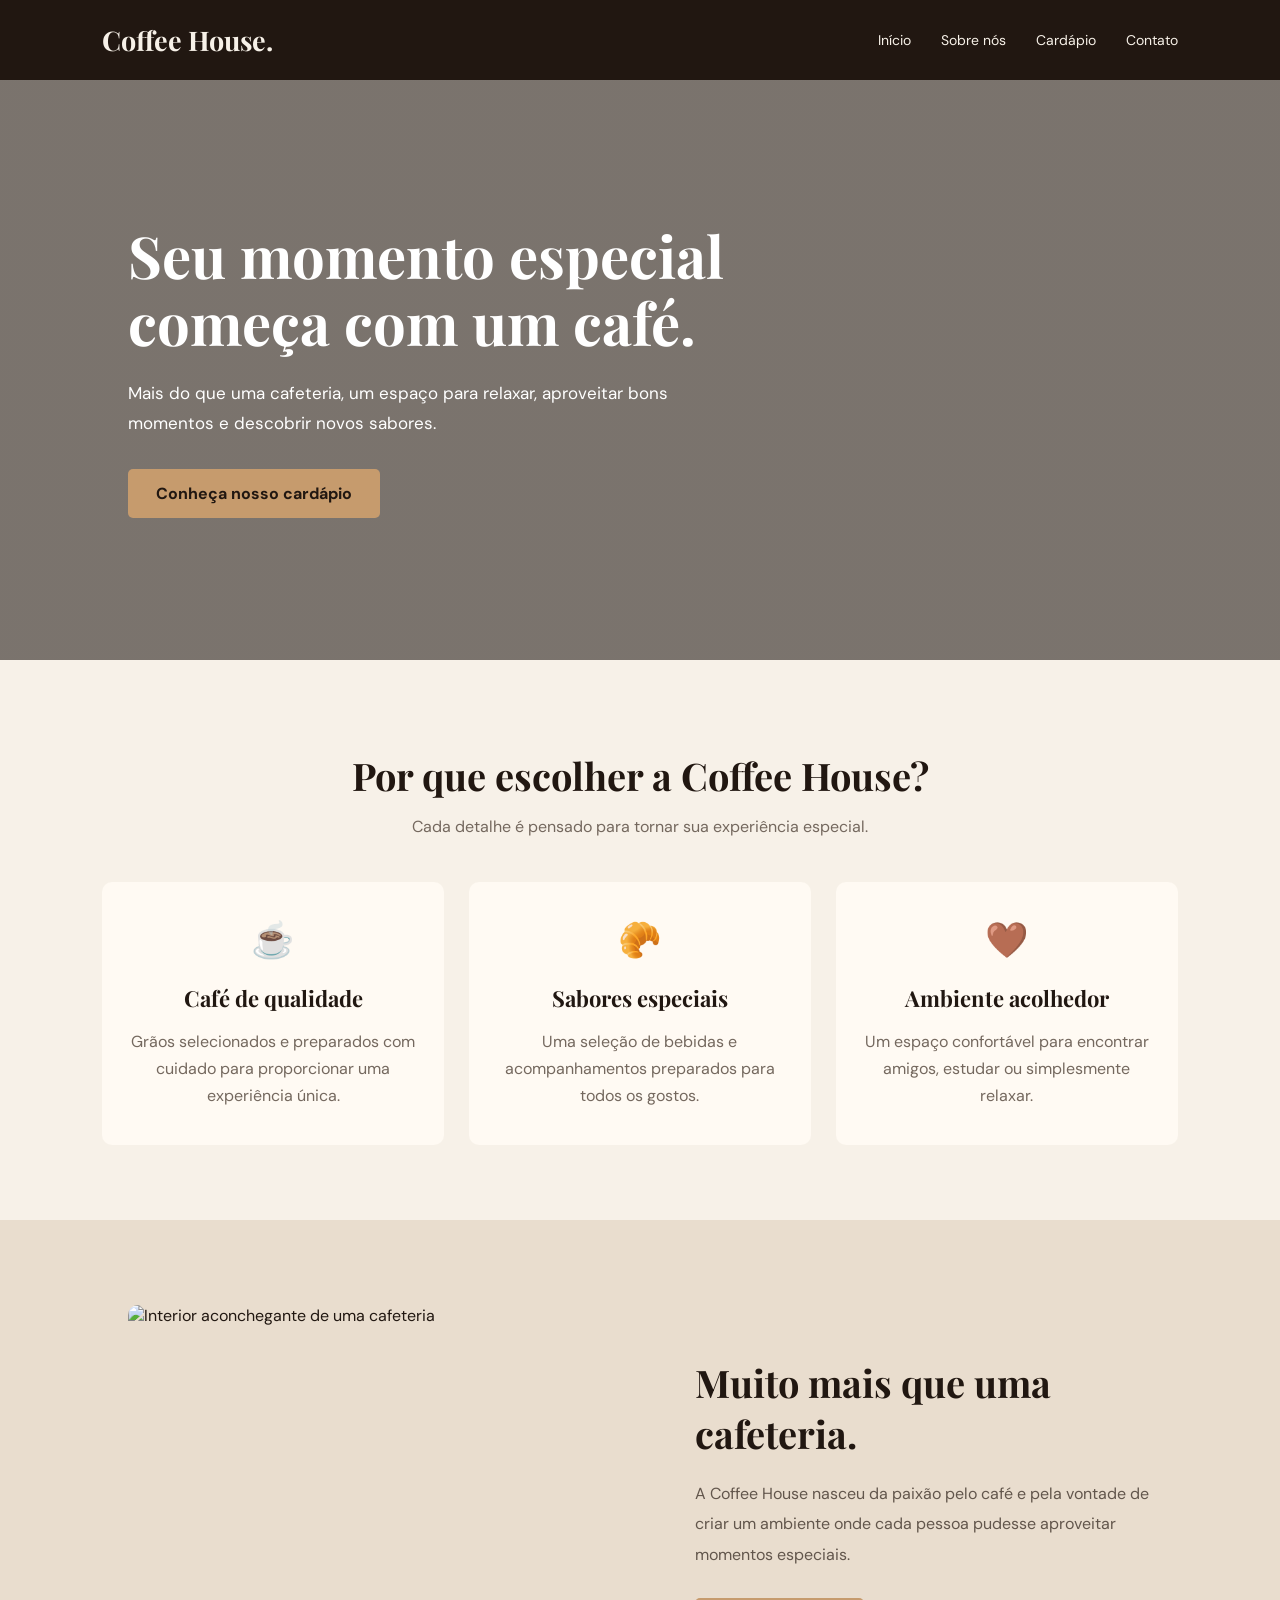
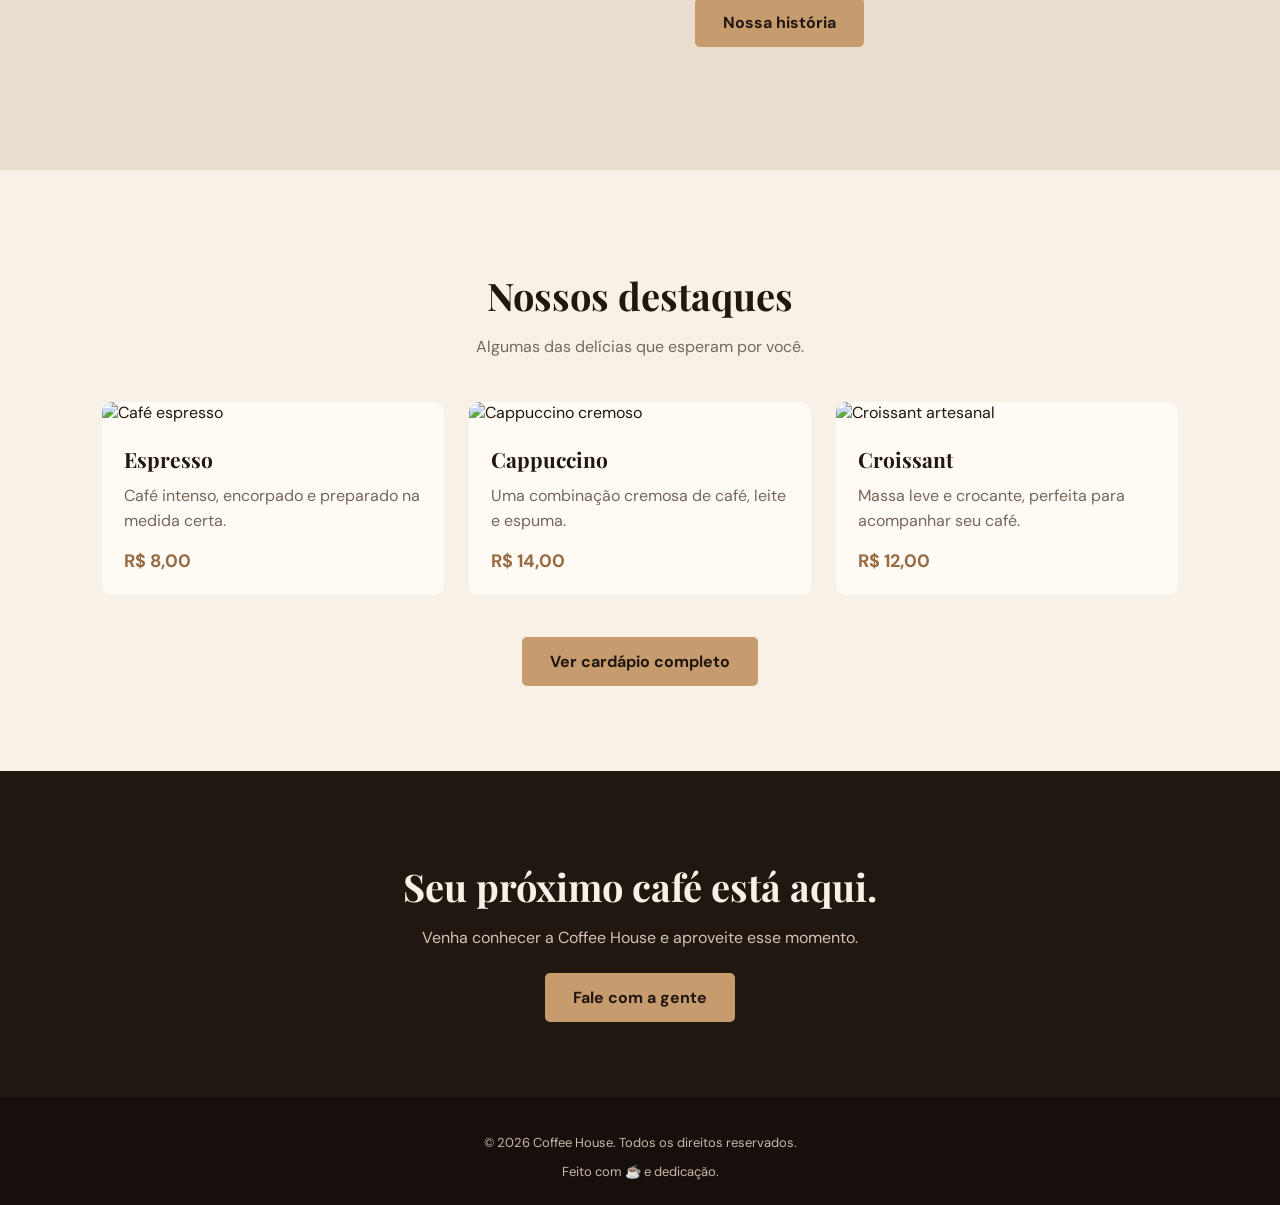
==== index.html @ 7381f827 "Add files via upload" ====
<!DOCTYPE html>
<html lang="pt-BR">
<head>
    <meta charset="UTF-8">
    <meta name="viewport" content="width=device-width, initial-scale=1.0">

    <title>Coffee House | Seu momento especial</title>

    <link rel="stylesheet" href="style.css">

    <link rel="preconnect" href="https://fonts.googleapis.com">
    <link rel="preconnect" href="https://fonts.gstatic.com" crossorigin>

    <link href="https://fonts.googleapis.com/css2?family=DM+Sans:wght@400;500;600;700&family=Playfair+Display:wght@500;600;700&display=swap" rel="stylesheet">

    <style>
        /* CONFIGURAÇÕES GERAIS */

        * {
            margin: 0;
            padding: 0;
            box-sizing: border-box;
        }

        html {
            scroll-behavior: smooth;
        }

        body {
            background-color: #f7f1e8;
            color: #211711;
            font-family: 'DM Sans', sans-serif;
        }

        a {
            text-decoration: none;
            color: inherit;
        }

        /* CABEÇALHO */

        header {
            background-color: #211711;
            color: #f7f1e8;
            padding: 22px 8%;
            display: flex;
            align-items: center;
            justify-content: space-between;
        }

        .logo {
            font-family: 'Playfair Display', serif;
            font-size: 27px;
            font-weight: 700;
        }

        nav {
            display: flex;
            gap: 30px;
        }

        nav a {
            font-size: 14px;
            transition: 0.3s;
        }

        nav a:hover {
            color: #c69b6d;
        }

        /* APRESENTAÇÃO */

        .inicio {
            min-height: 580px;
            background:
                linear-gradient(
                    rgba(20, 12, 8, 0.55),
                    rgba(20, 12, 8, 0.55)
                ),
                url("https://images.unsplash.com/photo-1442512595331-e89e73853f31?auto=format&fit=crop&w=1800&q=85");

            background-position: center;
            background-size: cover;

            display: flex;
            align-items: center;
            padding: 70px 10%;
            color: white;
        }

        .inicio-conteudo {
            max-width: 600px;
        }

        .inicio h1 {
            font-family: 'Playfair Display', serif;
            font-size: 58px;
            line-height: 1.15;
            margin-bottom: 22px;
        }

        .inicio p {
            font-size: 17px;
            line-height: 1.8;
            margin-bottom: 30px;
        }

        .botao {
            display: inline-block;
            background-color: #c69b6d;
            color: #211711;
            padding: 14px 28px;
            border-radius: 5px;
            font-weight: 700;
            transition: 0.3s;
        }

        .botao:hover {
            background-color: #e0bd94;
            transform: translateY(-3px);
        }

        /* DIFERENCIAIS */

        .diferenciais {
            padding: 75px 8%;
            text-align: center;
        }

        .titulo {
            font-family: 'Playfair Display', serif;
            font-size: 38px;
            margin-bottom: 15px;
        }

        .subtitulo {
            color: #74685e;
            margin-bottom: 45px;
        }

        .diferenciais-container {
            display: grid;
            grid-template-columns: repeat(3, 1fr);
            gap: 25px;
        }

        .diferencial {
            background-color: #fffaf3;
            padding: 35px 25px;
            border-radius: 10px;
            transition: 0.3s;
        }

        .diferencial:hover {
            transform: translateY(-7px);
            box-shadow: 0 10px 25px rgba(33, 23, 17, 0.10);
        }

        .diferencial h3 {
            font-family: 'Playfair Display', serif;
            font-size: 22px;
            margin: 15px 0;
        }

        .diferencial p {
            color: #74685e;
            line-height: 1.7;
        }

        .icone {
            font-size: 35px;
        }

        /* SOBRE */

        .sobre {
            background-color: #e9ddce;
            padding: 85px 10%;
            display: flex;
            align-items: center;
            gap: 55px;
        }

        .sobre img {
            width: 50%;
            height: 380px;
            object-fit: cover;
            border-radius: 10px;
        }

        .sobre-conteudo {
            flex: 1;
        }

        .sobre-conteudo p {
            color: #62564c;
            line-height: 1.9;
            margin: 20px 0 28px;
        }

        /* CARDÁPIO */

        .cardapio {
            padding: 85px 8%;
            text-align: center;
        }

        .produtos {
            display: grid;
            grid-template-columns: repeat(3, 1fr);
            gap: 25px;
        }

        .produto {
            background-color: #fffaf3;
            border-radius: 10px;
            overflow: hidden;
            text-align: left;
            transition: 0.3s;
        }

        .produto:hover {
            transform: translateY(-6px);
            box-shadow: 0 10px 25px rgba(33, 23, 17, 0.10);
        }

        .produto img {
            width: 100%;
            height: 230px;
            object-fit: cover;
        }

        .produto-info {
            padding: 22px;
        }

        .produto h3 {
            font-family: 'Playfair Display', serif;
            font-size: 21px;
            margin-bottom: 10px;
        }

        .produto p {
            color: #74685e;
            line-height: 1.6;
            margin-bottom: 15px;
        }

        .preco {
            color: #966b43;
            font-weight: 700;
            font-size: 18px;
        }

        /* CHAMADA FINAL */

        .chamada {
            background-color: #211711;
            color: #f7f1e8;
            text-align: center;
            padding: 75px 20px;
        }

        .chamada p {
            color: #d4c4b3;
            margin: 15px 0 25px;
        }

        /* RODAPÉ */

        footer {
            background-color: #160f0b;
            color: #cbb9a7;
            text-align: center;
            padding: 25px;
            font-size: 13px;
        }

        /* RESPONSIVIDADE */

        @media (max-width: 768px) {

            header {
                flex-direction: column;
                gap: 20px;
            }

            nav {
                flex-wrap: wrap;
                justify-content: center;
                gap: 18px;
            }

            .inicio {
                min-height: 500px;
                padding: 55px 8%;
            }

            .inicio h1 {
                font-size: 40px;
            }

            .diferenciais-container,
            .produtos {
                grid-template-columns: 1fr;
            }

            .sobre {
                flex-direction: column;
                padding: 60px 8%;
            }

            .sobre img {
                width: 100%;
                height: 280px;
            }

            .titulo {
                font-size: 31px;
            }
        }
    </style>
</head>

<body>

    <!-- CABEÇALHO -->

    <header>
        <div class="logo">Coffee House.</div>

        <nav>
            <a href="index.html">Início</a>
            <a href="about.html">Sobre nós</a>
            <a href="menu.html">Cardápio</a>
            <a href="contact.html">Contato</a>
        </nav>
    </header>

    <!-- APRESENTAÇÃO -->

    <section class="inicio">
        <div class="inicio-conteudo">
            <h1>Seu momento especial começa com um café.</h1>

            <p>
                Mais do que uma cafeteria, um espaço para relaxar,
                aproveitar bons momentos e descobrir novos sabores.
            </p>

            <a href="menu.html" class="botao">Conheça nosso cardápio</a>
        </div>
    </section>

    <!-- DIFERENCIAIS -->

    <section class="diferenciais">
        <h2 class="titulo">Por que escolher a Coffee House?</h2>

        <p class="subtitulo">
            Cada detalhe é pensado para tornar sua experiência especial.
        </p>

        <div class="diferenciais-container">

            <div class="diferencial">
                <div class="icone">☕</div>
                <h3>Café de qualidade</h3>
                <p>
                    Grãos selecionados e preparados com cuidado
                    para proporcionar uma experiência única.
                </p>
            </div>

            <div class="diferencial">
                <div class="icone">🥐</div>
                <h3>Sabores especiais</h3>
                <p>
                    Uma seleção de bebidas e acompanhamentos
                    preparados para todos os gostos.
                </p>
            </div>

            <div class="diferencial">
                <div class="icone">🤎</div>
                <h3>Ambiente acolhedor</h3>
                <p>
                    Um espaço confortável para encontrar amigos,
                    estudar ou simplesmente relaxar.
                </p>
            </div>

        </div>
    </section>

    <!-- SOBRE -->

    <section class="sobre">

        <img
            src="https://images.unsplash.com/photo-1445116572660-236099ec97a0?auto=format&fit=crop&w=1000&q=85"
            alt="Interior aconchegante de uma cafeteria"
        >

        <div class="sobre-conteudo">
            <h2 class="titulo">Muito mais que uma cafeteria.</h2>

            <p>
                A Coffee House nasceu da paixão pelo café e pela
                vontade de criar um ambiente onde cada pessoa
                pudesse aproveitar momentos especiais.
            </p>

            <a href="sobre.html" class="botao">Nossa história</a>
        </div>

    </section>

    <!-- CARDÁPIO -->

    <section class="cardapio">

        <h2 class="titulo">Nossos destaques</h2>

        <p class="subtitulo">
            Algumas das delícias que esperam por você.
        </p>

        <div class="produtos">

            <div class="produto">
                <img
                    src="https://images.unsplash.com/photo-1509042239860-f550ce710b93?auto=format&fit=crop&w=800&q=85"
                    alt="Café espresso"
                >

                <div class="produto-info">
                    <h3>Espresso</h3>
                    <p>
                        Café intenso, encorpado e preparado na medida certa.
                    </p>
                    <span class="preco">R$ 8,00</span>
                </div>
            </div>

            <div class="produto">
                <img
                    src="https://images.unsplash.com/photo-1570968915860-54d5c301fa9f?auto=format&fit=crop&w=800&q=85"
                    alt="Cappuccino cremoso"
                >

                <div class="produto-info">
                    <h3>Cappuccino</h3>
                    <p>
                        Uma combinação cremosa de café, leite e espuma.
                    </p>
                    <span class="preco">R$ 14,00</span>
                </div>
            </div>

            <div class="produto">
                <img
                    src="https://images.unsplash.com/photo-1509440159596-0249088772ff?auto=format&fit=crop&w=800&q=85"
                    alt="Croissant artesanal"
                >

                <div class="produto-info">
                    <h3>Croissant</h3>
                    <p>
                        Massa leve e crocante, perfeita para acompanhar seu café.
                    </p>
                    <span class="preco">R$ 12,00</span>
                </div>
            </div>

        </div>

        <br><br>

        <a href="menu.html" class="botao">Ver cardápio completo</a>

    </section>

    <!-- CHAMADA FINAL -->

    <section class="chamada">
        <h2 class="titulo">Seu próximo café está aqui.</h2>

        <p>
            Venha conhecer a Coffee House e aproveite esse momento.
        </p>

        <a href="contato.html" class="botao">Fale com a gente</a>
    </section>

    <!-- RODAPÉ -->

    <footer>
        <p>© 2026 Coffee House. Todos os direitos reservados.</p>
        <p>Feito com ☕ e dedicação.</p>
    </footer>

</body>
</html>
---- style.css ----
/* CONFIGURAÇÕES GERAIS */

* {
    margin: 0;
    padding: 0;
    box-sizing: border-box;
}

body {
    background-color: #f7f1e8;
    color: #211711;
    font-family: 'DM Sans', sans-serif;
}

.etiqueta {
    color: #a4774f;
    font-size: 13px;
    font-weight: 700;
    text-transform: uppercase;
    letter-spacing: 2px;
}

.titulo {
    font-family: 'Playfair Display', serif;
    font-size: 38px;
    margin: 15px 0;
}

/* CABEÇALHO */

header {
    background-color: #211711;
    color: #f7f1e8;
    padding: 25px 8%;
    display: flex;
    justify-content: space-between;
    align-items: center;
}

.logo {
    font-family: 'Playfair Display', serif;
    font-size: 27px;
    font-weight: 700;
}

nav {
    display: flex;
    gap: 30px;
}

nav a {
    color: #f7f1e8;
    text-decoration: none;
    transition: 0.3s;
}

nav a:hover,
nav a.ativo {
    color: #c69b6d;
}

/* BANNER */

.banner {
    min-height: 420px;
    background: linear-gradient(rgba(33, 23, 17, 0.65), rgba(33, 23, 17, 0.65)),
    url('https://images.unsplash.com/photo-1442512595331-e89e73853f31?auto=format&fit=crop&w=1600&q=85') center/cover;
    display: flex;
    align-items: center;
    justify-content: center;
    text-align: center;
    padding: 40px 10%;
    color: white;
}

.banner-conteudo {
    max-width: 750px;
}

.banner-conteudo span {
    color: #e1b98e;
    text-transform: uppercase;
    letter-spacing: 3px;
}

.banner h1 {
    font-family: 'Playfair Display', serif;
    font-size: 48px;
    margin: 20px 0;
}

.banner p {
    font-size: 17px;
    line-height: 1.7;
}

/* HISTÓRIA */

.historia {
    padding: 100px 10%;
    display: flex;
    align-items: center;
    gap: 70px;
}

.historia-imagem,
.historia-texto {
    flex: 1;
}

.historia-imagem img {
    width: 100%;
    border-radius: 8px;
    display: block;
}

.historia-texto p {
    color: #6c625a;
    line-height: 1.8;
    margin: 18px 0;
}

/* FRASE */

.frase {
    background-color: #211711;
    color: #f7f1e8;
    text-align: center;
    padding: 85px 15%;
}

.frase h2 {
    font-family: 'Playfair Display', serif;
    font-size: 32px;
    font-weight: 500;
    line-height: 1.5;
}

.frase span {
    display: block;
    color: #c69b6d;
    margin-top: 25px;
}

/* ESSÊNCIA */

.essencia {
    padding: 100px 10%;
    text-align: center;
}

.descricao {
    color: #756b63;
    margin-top: 15px;
}

.essencia-cards {
    display: flex;
    gap: 25px;
    margin-top: 55px;
}

.card {
    flex: 1;
    background-color: white;
    padding: 40px 25px;
    border-radius: 8px;
    box-shadow: 0 5px 20px rgba(0, 0, 0, 0.04);
}

.icone {
    font-size: 35px;
    margin-bottom: 20px;
}

.card h3 {
    font-family: 'Playfair Display', serif;
    font-size: 23px;
    margin-bottom: 15px;
}

.card p {
    color: #756b63;
    line-height: 1.7;
}

/* GALERIA */

.galeria {
    padding: 70px 10%;
    text-align: center;
}

.galeria-imagens {
    display: flex;
    gap: 20px;
    margin-top: 40px;
}

.galeria-imagens img {
    width: 33.33%;
    height: 280px;
    object-fit: cover;
    border-radius: 8px;
}

/* CONVITE */

.convite {
    background-color: #eee3d5;
    padding: 85px 10%;
    text-align: center;
}

.convite p {
    color: #756b63;
    margin: 20px 0 30px;
}

.botao {
    display: inline-block;
    background-color: #211711;
    color: white;
    padding: 15px 30px;
    text-decoration: none;
    border-radius: 4px;
    transition: 0.3s;
}

.botao:hover {
    background-color: #a4774f;
}

/* RODAPÉ */

footer {
    background-color: #211711;
    color: #f7f1e8;
    text-align: center;
    padding: 45px 20px;
}

footer strong {
    font-family: 'Playfair Display', serif;
    font-size: 25px;
}

footer p {
    color: #c8b9aa;
    margin-top: 12px;
}

/* RESPONSIVIDADE */

@media (max-width: 768px) {

    header {
        flex-direction: column;
        gap: 20px;
    }

    nav {
        flex-wrap: wrap;
        justify-content: center;
        gap: 15px;
    }

    .banner h1 {
        font-size: 34px;
    }

    .historia {
        flex-direction: column;
        padding: 60px 7%;
    }

    .essencia-cards {
        flex-direction: column;
    }

    .galeria-imagens {
        flex-direction: column;
    }

    .galeria-imagens img {
        width: 100%;
    }

    .titulo {
        font-size: 30px;
    }
}
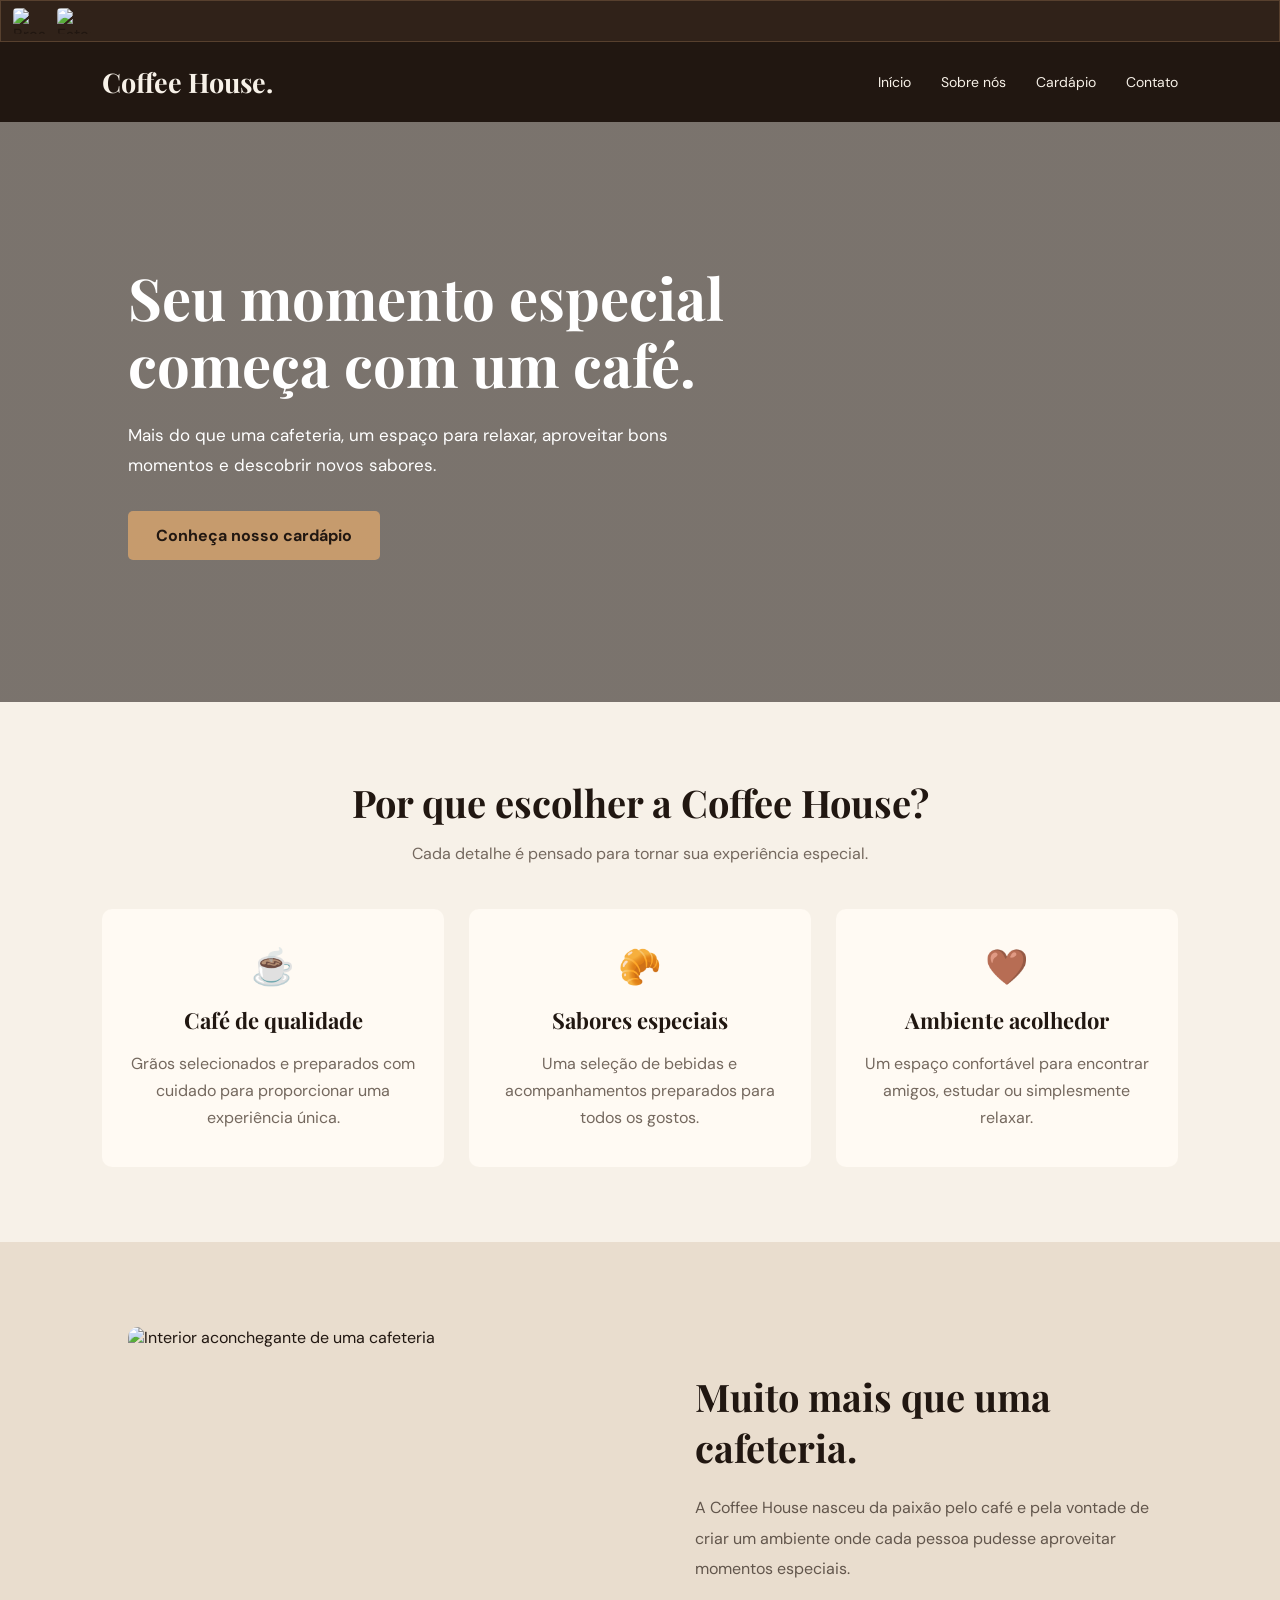
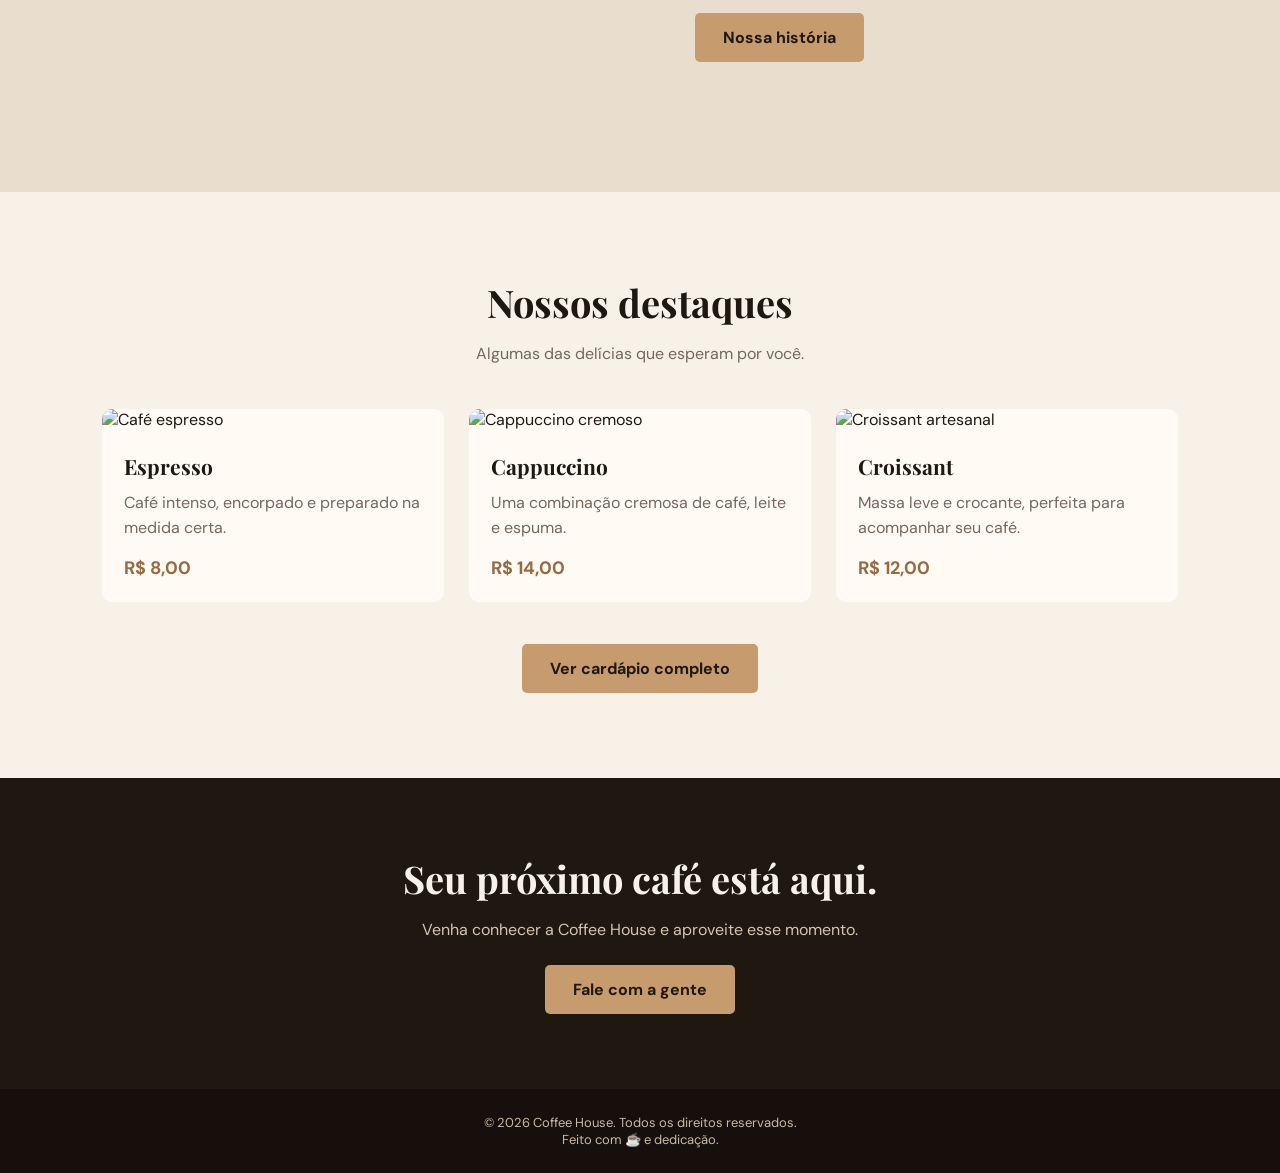
==== commit 472c402c: "Add files via upload" ====
--- a/index.html
+++ b/index.html
@@ -7,326 +7,27 @@
 
     <title>Coffee House | Seu momento especial</title>
 
-    <link rel="stylesheet" href="style.css">
+    <link rel="stylesheet" href="style-index.css">
 
     <link rel="preconnect" href="https://fonts.googleapis.com">
     <link rel="preconnect" href="https://fonts.gstatic.com" crossorigin>
 
     <link href="https://fonts.googleapis.com/css2?family=DM+Sans:wght@400;500;600;700&family=Playfair+Display:wght@500;600;700&display=swap" rel="stylesheet">
 
-    <style>
-        /* CONFIGURAÇÕES GERAIS */
-
-        * {
-            margin: 0;
-            padding: 0;
-            box-sizing: border-box;
-        }
-
-        html {
-            scroll-behavior: smooth;
-        }
-
-        body {
-            background-color: #f7f1e8;
-            color: #211711;
-            font-family: 'DM Sans', sans-serif;
-        }
-
-        a {
-            text-decoration: none;
-            color: inherit;
-        }
-
-        /* CABEÇALHO */
-
-        header {
-            background-color: #211711;
-            color: #f7f1e8;
-            padding: 22px 8%;
-            display: flex;
-            align-items: center;
-            justify-content: space-between;
-        }
-
-        .logo {
-            font-family: 'Playfair Display', serif;
-            font-size: 27px;
-            font-weight: 700;
-        }
-
-        nav {
-            display: flex;
-            gap: 30px;
-        }
-
-        nav a {
-            font-size: 14px;
-            transition: 0.3s;
-        }
-
-        nav a:hover {
-            color: #c69b6d;
-        }
-
-        /* APRESENTAÇÃO */
-
-        .inicio {
-            min-height: 580px;
-            background:
-                linear-gradient(
-                    rgba(20, 12, 8, 0.55),
-                    rgba(20, 12, 8, 0.55)
-                ),
-                url("https://images.unsplash.com/photo-1442512595331-e89e73853f31?auto=format&fit=crop&w=1800&q=85");
-
-            background-position: center;
-            background-size: cover;
-
-            display: flex;
-            align-items: center;
-            padding: 70px 10%;
-            color: white;
-        }
-
-        .inicio-conteudo {
-            max-width: 600px;
-        }
-
-        .inicio h1 {
-            font-family: 'Playfair Display', serif;
-            font-size: 58px;
-            line-height: 1.15;
-            margin-bottom: 22px;
-        }
-
-        .inicio p {
-            font-size: 17px;
-            line-height: 1.8;
-            margin-bottom: 30px;
-        }
-
-        .botao {
-            display: inline-block;
-            background-color: #c69b6d;
-            color: #211711;
-            padding: 14px 28px;
-            border-radius: 5px;
-            font-weight: 700;
-            transition: 0.3s;
-        }
-
-        .botao:hover {
-            background-color: #e0bd94;
-            transform: translateY(-3px);
-        }
-
-        /* DIFERENCIAIS */
-
-        .diferenciais {
-            padding: 75px 8%;
-            text-align: center;
-        }
-
-        .titulo {
-            font-family: 'Playfair Display', serif;
-            font-size: 38px;
-            margin-bottom: 15px;
-        }
-
-        .subtitulo {
-            color: #74685e;
-            margin-bottom: 45px;
-        }
-
-        .diferenciais-container {
-            display: grid;
-            grid-template-columns: repeat(3, 1fr);
-            gap: 25px;
-        }
-
-        .diferencial {
-            background-color: #fffaf3;
-            padding: 35px 25px;
-            border-radius: 10px;
-            transition: 0.3s;
-        }
-
-        .diferencial:hover {
-            transform: translateY(-7px);
-            box-shadow: 0 10px 25px rgba(33, 23, 17, 0.10);
-        }
-
-        .diferencial h3 {
-            font-family: 'Playfair Display', serif;
-            font-size: 22px;
-            margin: 15px 0;
-        }
-
-        .diferencial p {
-            color: #74685e;
-            line-height: 1.7;
-        }
-
-        .icone {
-            font-size: 35px;
-        }
-
-        /* SOBRE */
-
-        .sobre {
-            background-color: #e9ddce;
-            padding: 85px 10%;
-            display: flex;
-            align-items: center;
-            gap: 55px;
-        }
-
-        .sobre img {
-            width: 50%;
-            height: 380px;
-            object-fit: cover;
-            border-radius: 10px;
-        }
-
-        .sobre-conteudo {
-            flex: 1;
-        }
-
-        .sobre-conteudo p {
-            color: #62564c;
-            line-height: 1.9;
-            margin: 20px 0 28px;
-        }
-
-        /* CARDÁPIO */
-
-        .cardapio {
-            padding: 85px 8%;
-            text-align: center;
-        }
-
-        .produtos {
-            display: grid;
-            grid-template-columns: repeat(3, 1fr);
-            gap: 25px;
-        }
-
-        .produto {
-            background-color: #fffaf3;
-            border-radius: 10px;
-            overflow: hidden;
-            text-align: left;
-            transition: 0.3s;
-        }
-
-        .produto:hover {
-            transform: translateY(-6px);
-            box-shadow: 0 10px 25px rgba(33, 23, 17, 0.10);
-        }
-
-        .produto img {
-            width: 100%;
-            height: 230px;
-            object-fit: cover;
-        }
-
-        .produto-info {
-            padding: 22px;
-        }
-
-        .produto h3 {
-            font-family: 'Playfair Display', serif;
-            font-size: 21px;
-            margin-bottom: 10px;
-        }
-
-        .produto p {
-            color: #74685e;
-            line-height: 1.6;
-            margin-bottom: 15px;
-        }
-
-        .preco {
-            color: #966b43;
-            font-weight: 700;
-            font-size: 18px;
-        }
-
-        /* CHAMADA FINAL */
-
-        .chamada {
-            background-color: #211711;
-            color: #f7f1e8;
-            text-align: center;
-            padding: 75px 20px;
-        }
-
-        .chamada p {
-            color: #d4c4b3;
-            margin: 15px 0 25px;
-        }
-
-        /* RODAPÉ */
-
-        footer {
-            background-color: #160f0b;
-            color: #cbb9a7;
-            text-align: center;
-            padding: 25px;
-            font-size: 13px;
-        }
-
-        /* RESPONSIVIDADE */
-
-        @media (max-width: 768px) {
-
-            header {
-                flex-direction: column;
-                gap: 20px;
-            }
-
-            nav {
-                flex-wrap: wrap;
-                justify-content: center;
-                gap: 18px;
-            }
-
-            .inicio {
-                min-height: 500px;
-                padding: 55px 8%;
-            }
-
-            .inicio h1 {
-                font-size: 40px;
-            }
-
-            .diferenciais-container,
-            .produtos {
-                grid-template-columns: 1fr;
-            }
-
-            .sobre {
-                flex-direction: column;
-                padding: 60px 8%;
-            }
-
-            .sobre img {
-                width: 100%;
-                height: 280px;
-            }
-
-            .titulo {
-                font-size: 31px;
-            }
-        }
-    </style>
 </head>
 
 <body>
 
     <!-- CABEÇALHO -->
-
+<div class="idiomas">
+    <a href="index.html" title="Português">
+        <img src="https://flagcdn.com/w40/br.png" alt="Brasil">
+    </a>
+
+    <a href="index-en.html" title="English">
+        <img src="https://flagcdn.com/w40/us.png" alt="Estados Unidos">
+    </a>
+</div>
     <header>
         <div class="logo">Coffee House.</div>
 
@@ -412,7 +113,7 @@
                 pudesse aproveitar momentos especiais.
             </p>
 
-            <a href="sobre.html" class="botao">Nossa história</a>
+            <a href="about.html" class="botao">Nossa história</a>
         </div>
 
     </section>
@@ -491,7 +192,7 @@
             Venha conhecer a Coffee House e aproveite esse momento.
         </p>
 
-        <a href="contato.html" class="botao">Fale com a gente</a>
+        <a href="contact.html" class="botao">Fale com a gente</a>
     </section>
 
     <!-- RODAPÉ -->
--- a/style-index.css
+++ b/style-index.css
@@ -0,0 +1,338 @@
+   /* CONFIGURAÇÕES GERAIS */
+
+        * {
+            margin: 0;
+            padding: 0;
+            box-sizing: border-box;
+        }
+
+        html {
+            scroll-behavior: smooth;
+        }
+
+        body {
+            background-color: #f7f1e8;
+            color: #211711;
+            font-family: 'DM Sans', sans-serif;
+        }
+
+        a {
+            text-decoration: none;
+            color: inherit;
+        }
+
+        /* CABEÇALHO */
+
+        header {
+            background-color: #211711;
+            color: #f7f1e8;
+            padding: 22px 8%;
+            display: flex;
+            align-items: center;
+            justify-content: space-between;
+        }
+
+        .logo {
+            font-family: 'Playfair Display', serif;
+            font-size: 27px;
+            font-weight: 700;
+        }
+
+        nav {
+            display: flex;
+            gap: 30px;
+        }
+
+        nav a {
+            font-size: 14px;
+            transition: 0.3s;
+        }
+
+        nav a:hover {
+            color: #c69b6d;
+        }
+
+      .idiomas {
+    display: flex;
+    align-items: center;
+    gap: 10px;
+    padding: 7px 12px;
+    background-color: #302219;
+    border: 1px solid #57402e;
+    border-radius: 0;
+}
+
+.idiomas a {
+    display: flex;
+    align-items: center;
+    justify-content: center;
+    width: 34px;
+    height: 26px;
+    border-radius: 4px;
+    overflow: hidden;
+    transition: 0.3s;
+}
+
+.idiomas img {
+    width: 100%;
+    height: 100%;
+    object-fit: cover;
+}
+
+.idiomas a:hover {
+    transform: scale(1.12);
+    box-shadow: 0 0 8px #c69b6d;
+}
+
+        
+        /* APRESENTAÇÃO */
+
+        .inicio {
+            min-height: 580px;
+            background:
+                linear-gradient(
+                    rgba(20, 12, 8, 0.55),
+                    rgba(20, 12, 8, 0.55)
+                ),
+                url("https://images.unsplash.com/photo-1442512595331-e89e73853f31?auto=format&fit=crop&w=1800&q=85");
+
+            background-position: center;
+            background-size: cover;
+
+            display: flex;
+            align-items: center;
+            padding: 70px 10%;
+            color: white;
+        }
+
+        .inicio-conteudo {
+            max-width: 600px;
+        }
+
+        .inicio h1 {
+            font-family: 'Playfair Display', serif;
+            font-size: 58px;
+            line-height: 1.15;
+            margin-bottom: 22px;
+        }
+
+        .inicio p {
+            font-size: 17px;
+            line-height: 1.8;
+            margin-bottom: 30px;
+        }
+
+        .botao {
+            display: inline-block;
+            background-color: #c69b6d;
+            color: #211711;
+            padding: 14px 28px;
+            border-radius: 5px;
+            font-weight: 700;
+            transition: 0.3s;
+        }
+
+        .botao:hover {
+            background-color: #e0bd94;
+            transform: translateY(-3px);
+        }
+
+        /* DIFERENCIAIS */
+
+        .diferenciais {
+            padding: 75px 8%;
+            text-align: center;
+        }
+
+        .titulo {
+            font-family: 'Playfair Display', serif;
+            font-size: 38px;
+            margin-bottom: 15px;
+        }
+
+        .subtitulo {
+            color: #74685e;
+            margin-bottom: 45px;
+        }
+
+        .diferenciais-container {
+            display: grid;
+            grid-template-columns: repeat(3, 1fr);
+            gap: 25px;
+        }
+
+        .diferencial {
+            background-color: #fffaf3;
+            padding: 35px 25px;
+            border-radius: 10px;
+            transition: 0.3s;
+        }
+
+        .diferencial:hover {
+            transform: translateY(-7px);
+            box-shadow: 0 10px 25px rgba(33, 23, 17, 0.10);
+        }
+
+        .diferencial h3 {
+            font-family: 'Playfair Display', serif;
+            font-size: 22px;
+            margin: 15px 0;
+        }
+
+        .diferencial p {
+            color: #74685e;
+            line-height: 1.7;
+        }
+
+        .icone {
+            font-size: 35px;
+        }
+
+        /* SOBRE */
+
+        .sobre {
+            background-color: #e9ddce;
+            padding: 85px 10%;
+            display: flex;
+            align-items: center;
+            gap: 55px;
+        }
+
+        .sobre img {
+            width: 50%;
+            height: 380px;
+            object-fit: cover;
+            border-radius: 10px;
+        }
+
+        .sobre-conteudo {
+            flex: 1;
+        }
+
+        .sobre-conteudo p {
+            color: #62564c;
+            line-height: 1.9;
+            margin: 20px 0 28px;
+        }
+
+        /* CARDÁPIO */
+
+        .cardapio {
+            padding: 85px 8%;
+            text-align: center;
+        }
+
+        .produtos {
+            display: grid;
+            grid-template-columns: repeat(3, 1fr);
+            gap: 25px;
+        }
+
+        .produto {
+            background-color: #fffaf3;
+            border-radius: 10px;
+            overflow: hidden;
+            text-align: left;
+            transition: 0.3s;
+        }
+
+        .produto:hover {
+            transform: translateY(-6px);
+            box-shadow: 0 10px 25px rgba(33, 23, 17, 0.10);
+        }
+
+        .produto img {
+            width: 100%;
+            height: 230px;
+            object-fit: cover;
+        }
+
+        .produto-info {
+            padding: 22px;
+        }
+
+        .produto h3 {
+            font-family: 'Playfair Display', serif;
+            font-size: 21px;
+            margin-bottom: 10px;
+        }
+
+        .produto p {
+            color: #74685e;
+            line-height: 1.6;
+            margin-bottom: 15px;
+        }
+
+        .preco {
+            color: #966b43;
+            font-weight: 700;
+            font-size: 18px;
+        }
+
+        /* CHAMADA FINAL */
+
+        .chamada {
+            background-color: #211711;
+            color: #f7f1e8;
+            text-align: center;
+            padding: 75px 20px;
+        }
+
+        .chamada p {
+            color: #d4c4b3;
+            margin: 15px 0 25px;
+        }
+
+        /* RODAPÉ */
+
+        footer {
+            background-color: #160f0b;
+            color: #cbb9a7;
+            text-align: center;
+            padding: 25px;
+            font-size: 13px;
+        }
+
+        /* RESPONSIVIDADE */
+
+        @media (max-width: 768px) {
+
+            header {
+                flex-direction: column;
+                gap: 20px;
+            }
+
+            nav {
+                flex-wrap: wrap;
+                justify-content: center;
+                gap: 18px;
+            }
+
+            .inicio {
+                min-height: 500px;
+                padding: 55px 8%;
+            }
+
+            .inicio h1 {
+                font-size: 40px;
+            }
+
+            .diferenciais-container,
+            .produtos {
+                grid-template-columns: 1fr;
+            }
+
+            .sobre {
+                flex-direction: column;
+                padding: 60px 8%;
+            }
+
+            .sobre img {
+                width: 100%;
+                height: 280px;
+            }
+
+            .titulo {
+                font-size: 31px;
+            }
+        }
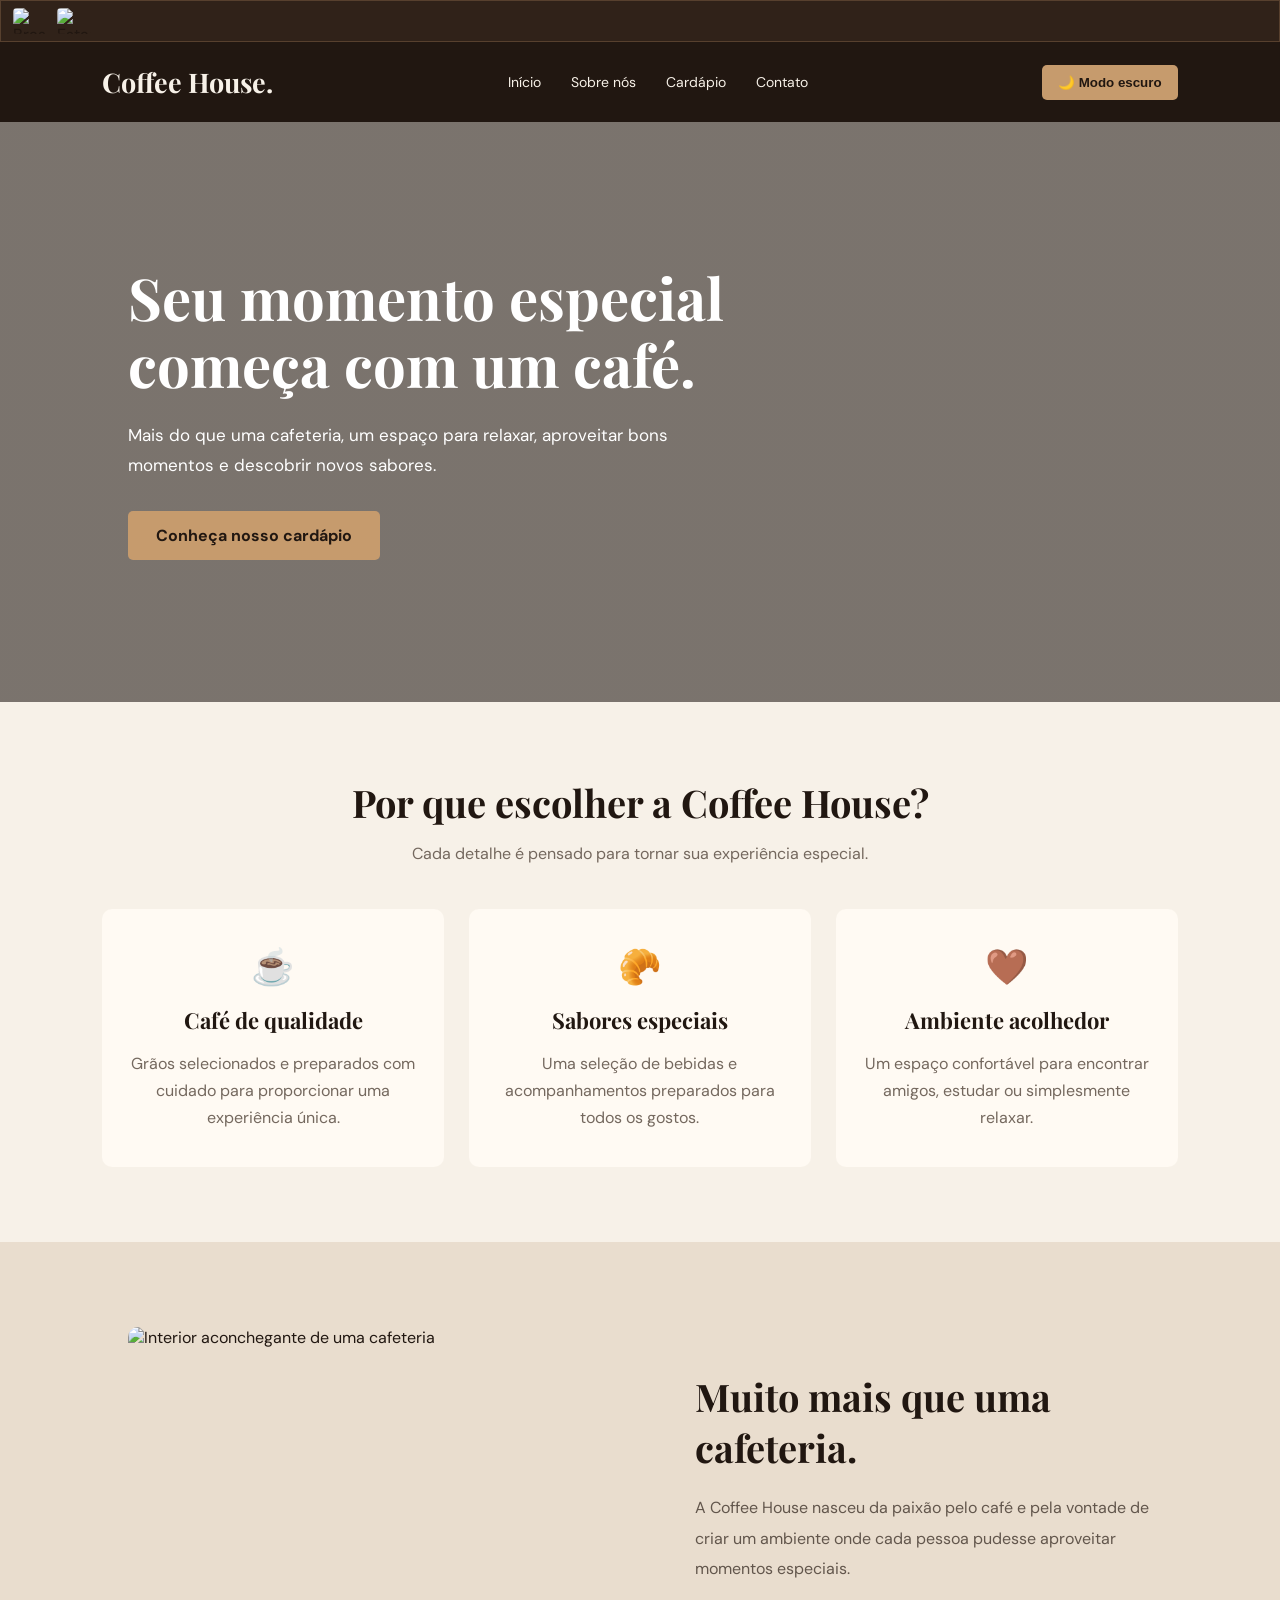
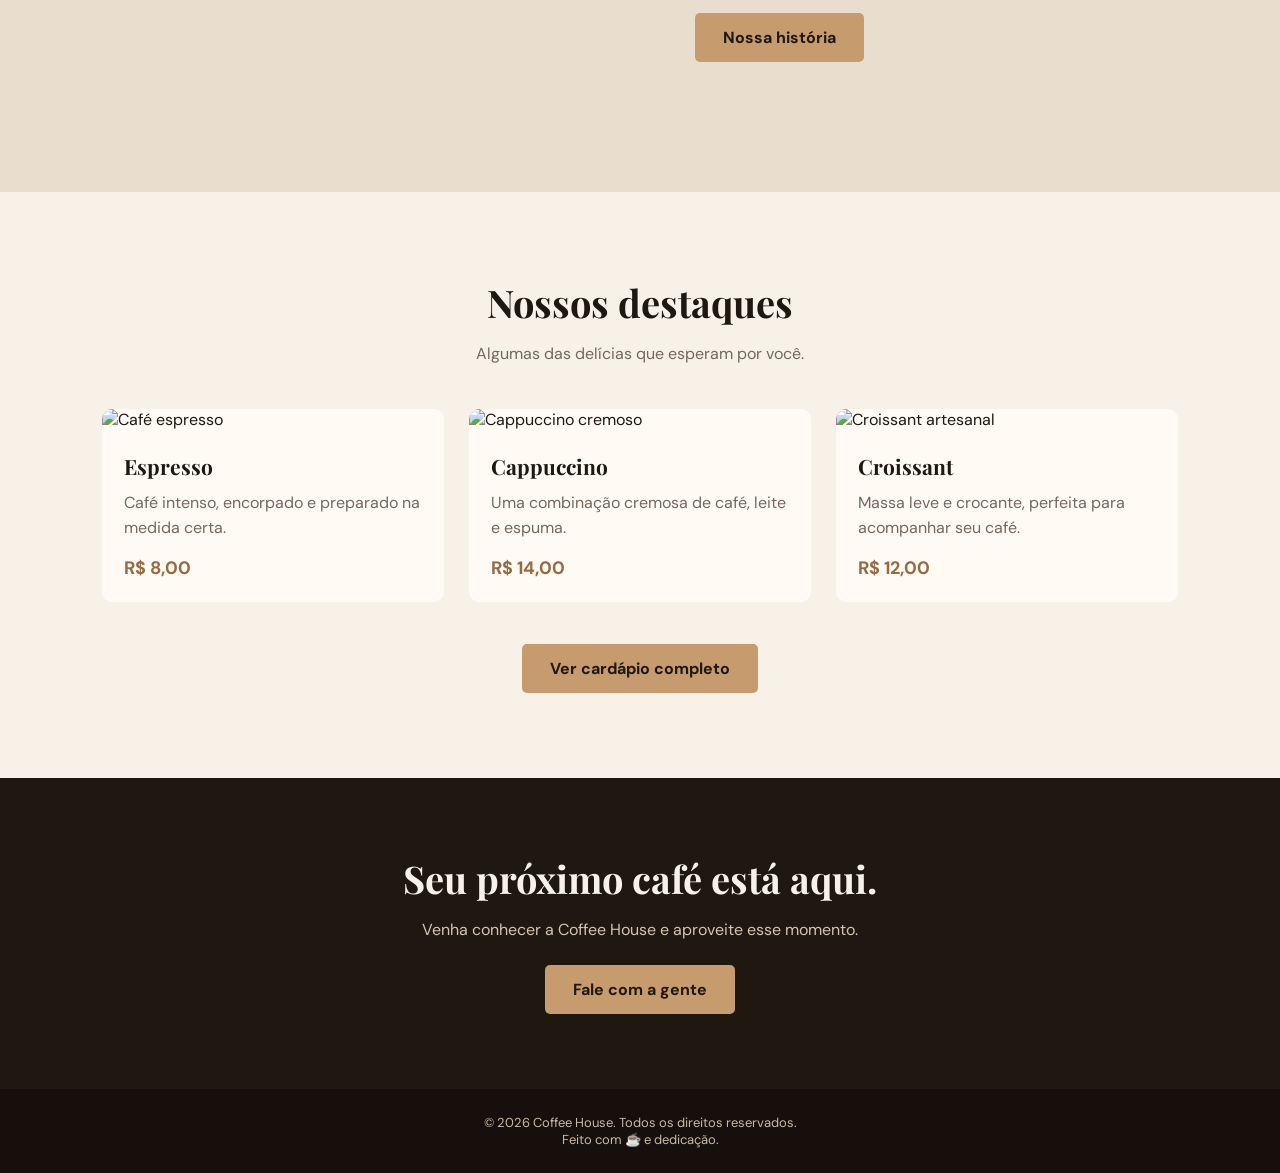
==== commit 2556c1fd: "adicionando o modo escuro ao site" ====
--- a/index.html
+++ b/index.html
@@ -8,6 +8,7 @@
     <title>Coffee House | Seu momento especial</title>
 
     <link rel="stylesheet" href="style-index.css">
+    <script src="script.js" defer></script>
 
     <link rel="preconnect" href="https://fonts.googleapis.com">
     <link rel="preconnect" href="https://fonts.gstatic.com" crossorigin>
@@ -37,6 +38,11 @@
             <a href="menu.html">Cardápio</a>
             <a href="contact.html">Contato</a>
         </nav>
+
+        <!-- Botão para alternar o tema -->
+        <button id="themeToggle" type="button">
+    🌙 Modo escuro
+</button>
     </header>
 
     <!-- APRESENTAÇÃO -->
--- a/style-index.css
+++ b/style-index.css
@@ -335,4 +335,53 @@
             .titulo {
                 font-size: 31px;
             }
-        }+        }
+
+        /* =================================
+   MODO ESCURO
+================================= */
+
+body.dark-mode {
+    background-color: #1a1410;
+    color: #f7f1e8;
+}
+
+/* Cartões */
+body.dark-mode .diferencial,
+body.dark-mode .produto {
+    background-color: #302219;
+    color: #f7f1e8;
+}
+
+/* Seção sobre */
+body.dark-mode .sobre {
+    background-color: #241a14;
+}
+
+/* Textos */
+body.dark-mode .subtitulo,
+body.dark-mode .diferencial p,
+body.dark-mode .produto p,
+body.dark-mode .sobre-conteudo p {
+    color: #cbb9a7;
+}
+
+/* Botão de tema */
+#themeToggle {
+    background-color: #c69b6d;
+    color: #211711;
+    border: none;
+    padding: 10px 16px;
+    border-radius: 5px;
+    cursor: pointer;
+    font-weight: bold;
+    transition: 0.3s;
+}
+
+#themeToggle:hover {
+    background-color: #e0bd94;
+}
+
+       
+
+
